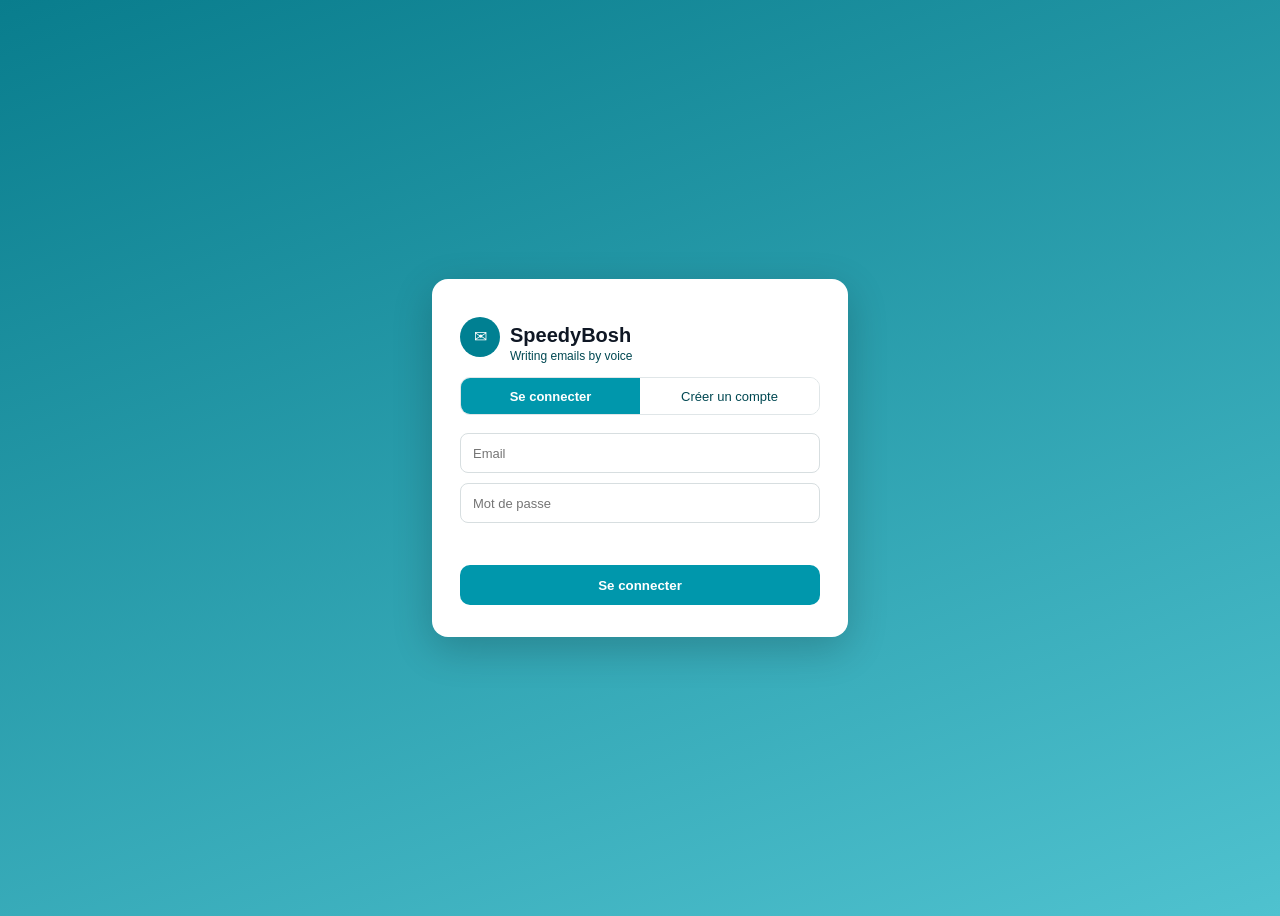
==== frontend/index.html @ 1e37a74c "Création de la branche version2 avec dernières corrections" ====
<!DOCTYPE html>
<html lang="fr">
<head>
<meta charset="UTF-8">
<meta name="viewport" content="width=device-width, initial-scale=1.0">
<title>SpeedyBosh — Connexion</title>
<link rel="stylesheet" href="css/variables.css">
<style>
  body {
    font-family: var(--font-main);
    background: linear-gradient(160deg, var(--header-bg), #4fc2cf);
    height: 100vh; display: flex; align-items: center; justify-content: center;
  }
  .login-card {
    background: var(--white); width: 360px; border-radius: 16px;
    padding: 32px 28px; box-shadow: 0 12px 40px rgba(0,0,0,.2);
  }
  .login-card h1 { font-size: 20px; color: var(--text-primary); margin-bottom: 2px; }
  .login-card p.tagline { font-size: 12px; color: var(--gray-txt); margin-bottom: 20px; }
  .tabs { display: flex; margin-bottom: 18px; border-radius: 10px; overflow: hidden; border: 1px solid #e0e6e8; }
  .tabs button {
    flex: 1; height: 36px; border: none; background: var(--white); cursor: pointer; font-size: 13px; color: var(--gray-txt);
  }
  .tabs button.active { background: var(--purple-hi); color: var(--white); font-weight: 600; }
  form { display: none; flex-direction: column; gap: 10px; }
  form.active { display: flex; }
  input {
    height: 38px; border: 1px solid #d7dee0; border-radius: 8px; padding: 0 12px; font-size: 13px; outline: none;
  }
  input:focus { border-color: var(--purple-hi); }
  button.submit {
    height: 40px; border: none; border-radius: 10px; background: var(--teal-ok);
    color: var(--white); font-weight: 600; cursor: pointer; margin-top: 6px;
  }
  button.submit:hover { background: var(--purple-hi); }
  .error { color: #b23b3b; font-size: 12px; min-height: 16px; }
  .logo-row { display: flex; align-items: center; gap: 10px; margin-bottom: 14px; }
  .logo-row .dot { width: 40px; height: 40px; border-radius: 50%; background: var(--purple-mid); display: flex; align-items: center; justify-content: center; color: var(--white); }
</style>
</head>
<body>
  <div class="login-card">
    <div class="logo-row">
      <div class="dot">✉</div>
      <div>
        <h1>SpeedyBosh</h1>
        <p class="tagline" style="margin:0;">Writing emails by voice</p>
      </div>
    </div>

    <div class="tabs">
      <button id="tab-login" class="active">Se connecter</button>
      <button id="tab-register">Créer un compte</button>
    </div>

    <form id="form-login" class="active">
      <input type="email" id="login-email" placeholder="Email" required>
      <input type="password" id="login-password" placeholder="Mot de passe" required>
      <div class="error" id="login-error"></div>
      <button type="submit" class="submit">Se connecter</button>
    </form>

    <form id="form-register">
      <input type="text" id="reg-username" placeholder="Nom d'utilisateur" required>
      <input type="email" id="reg-email" placeholder="Email" required>
      <input type="password" id="reg-password" placeholder="Mot de passe" required>
      <div class="error" id="register-error"></div>
      <button type="submit" class="submit">Créer mon compte</button>
    </form>
  </div>

  <script src="js/api.js"></script>
  <script>
    const tabLogin = document.getElementById("tab-login");
    const tabRegister = document.getElementById("tab-register");
    const formLogin = document.getElementById("form-login");
    const formRegister = document.getElementById("form-register");

    tabLogin.onclick = () => {
      tabLogin.classList.add("active"); tabRegister.classList.remove("active");
      formLogin.classList.add("active"); formRegister.classList.remove("active");
    };
    tabRegister.onclick = () => {
      tabRegister.classList.add("active"); tabLogin.classList.remove("active");
      formRegister.classList.add("active"); formLogin.classList.remove("active");
    };

    // Redirige directement vers le dashboard si déjà connecté
    if (Api.getToken()) {
      Api.me().then(() => window.location.href = "dashboard.html").catch(() => Api.clearToken());
    }

    formLogin.addEventListener("submit", async (e) => {
      e.preventDefault();
      const email = document.getElementById("login-email").value;
      const password = document.getElementById("login-password").value;
      const errEl = document.getElementById("login-error");
      errEl.textContent = "";
      try {
        await Api.login(email, password);
        window.location.href = "dashboard.html";
      } catch (err) {
        errEl.textContent = err.message;
      }
    });

    formRegister.addEventListener("submit", async (e) => {
      e.preventDefault();
      const username = document.getElementById("reg-username").value;
      const email = document.getElementById("reg-email").value;
      const password = document.getElementById("reg-password").value;
      const errEl = document.getElementById("register-error");
      errEl.textContent = "";
      try {
        await Api.register(username, email, password);
        await Api.login(email, password);
        window.location.href = "dashboard.html";
      } catch (err) {
        errEl.textContent = err.message;
      }
    });
  </script>
</body>
</html>
---- frontend/css/variables.css ----
/* ─────────────────────────────────────────────────────────────
   SpeedyBosh — palette recalculée depuis main.py (_shade(BASE_RGB, f))
   BASE_RGBA = (0, 151, 172, 100)
   ───────────────────────────────────────────────────────────── */
:root {
  --bg-deep:      #FFFFFF;
  --bg-panel:     #001e22;
  --bg-card:      #00272c;
  --purple-hi:    #0097ac;   /* couleur de base */
  --purple-mid:   #008092;
  --purple-lo:    #00bcd7;
  --blue-acc:     #00adc5;
  --teal-ok:      #0097ac;
  --teal-lt:      #00daf9;
  --red-err:      #005a67;   /* nom hérité du code source, reste dans les teals */
  --amber:        #00f1ff;   /* idem : pas un vrai orange dans le code d'origine */
  --gray-txt:     #004852;
  --white:        #FFFFFF;
  --text-primary: #0f1724;

  --header-bg:    #097D8D;   /* couleur explicite utilisée dans le header/sidebar */
  --sidebar-bg:   #097D8D;

  --radius-sm: 8px;
  --radius-md: 10px;
  --radius-lg: 14px;
  --font-main: "Segoe UI", "Helvetica Neue", Arial, sans-serif;
}
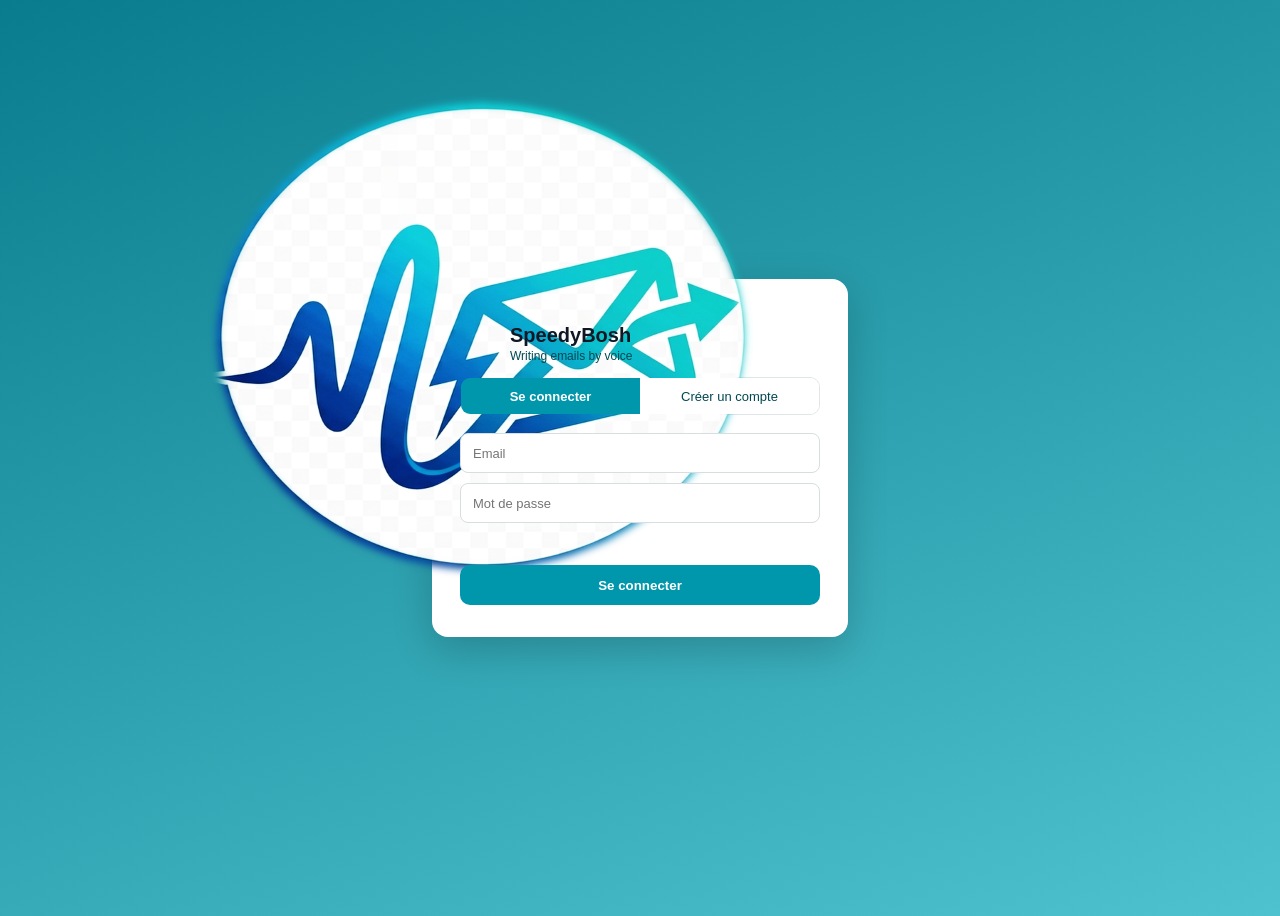
==== commit 6ab26aaa: "Ajout du dossier img et mise à jour du header avec logo" ====
--- a/frontend/index.html
+++ b/frontend/index.html
@@ -41,7 +41,7 @@
 <body>
   <div class="login-card">
     <div class="logo-row">
-      <div class="dot">✉</div>
+      <div class="dot"><img src="img/speedybosh_logo2.png" alt="SpeedyBosh Logo" class="logo"></div>
       <div>
         <h1>SpeedyBosh</h1>
         <p class="tagline" style="margin:0;">Writing emails by voice</p>
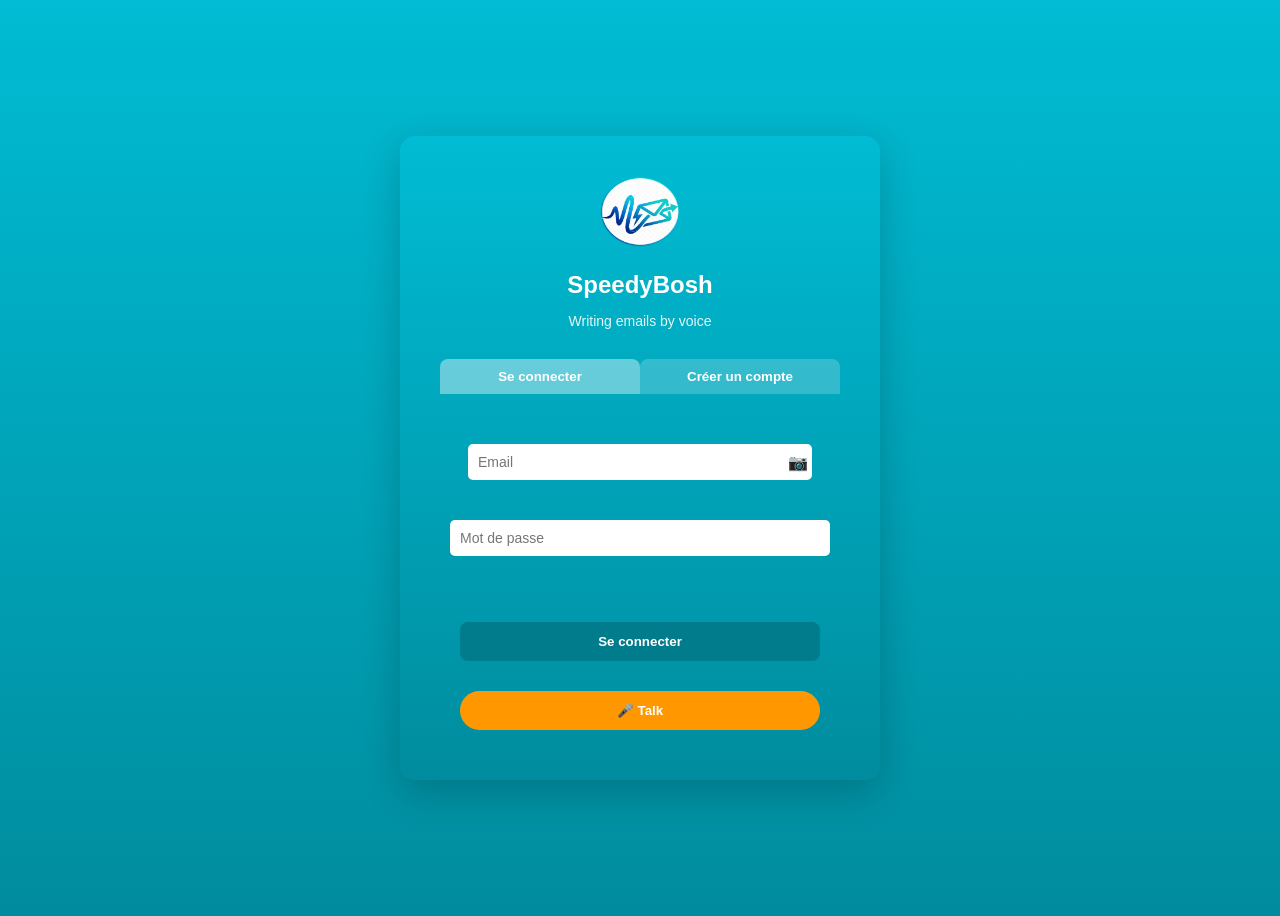
==== commit e67d5a28: "Version 3 - ajout des fichiers" ====
--- a/frontend/index.html
+++ b/frontend/index.html
@@ -7,69 +7,216 @@
 <link rel="stylesheet" href="css/variables.css">
 <style>
   body {
-    font-family: var(--font-main);
-    background: linear-gradient(160deg, var(--header-bg), #4fc2cf);
+    font-family: 'Poppins', sans-serif;
+    background: linear-gradient(180deg, #00bcd4, #008c9e);
     height: 100vh; display: flex; align-items: center; justify-content: center;
   }
-  .login-card {
-    background: var(--white); width: 360px; border-radius: 16px;
-    padding: 32px 28px; box-shadow: 0 12px 40px rgba(0,0,0,.2);
-  }
-  .login-card h1 { font-size: 20px; color: var(--text-primary); margin-bottom: 2px; }
-  .login-card p.tagline { font-size: 12px; color: var(--gray-txt); margin-bottom: 20px; }
-  .tabs { display: flex; margin-bottom: 18px; border-radius: 10px; overflow: hidden; border: 1px solid #e0e6e8; }
-  .tabs button {
-    flex: 1; height: 36px; border: none; background: var(--white); cursor: pointer; font-size: 13px; color: var(--gray-txt);
-  }
-  .tabs button.active { background: var(--purple-hi); color: var(--white); font-weight: 600; }
+  .login-body {
+    background: linear-gradient(180deg, #00bcd4, #008c9e);
+    width: 400px;
+    margin: 100px auto;
+    padding: 40px;
+    border-radius: 15px;
+    text-align: center;
+    color: #fff;
+    font-family: 'Poppins', sans-serif;
+    box-shadow: 0 12px 40px rgba(0,0,0,0.2);
+  }
+  .login-body .logo {
+    width: 80px;
+    margin-bottom: 10px;
+  }
+  .login-body h1 { font-size: 24px; margin: 10px 0 5px; }
+  .login-body p { font-size: 14px; margin-bottom: 20px; opacity: 0.9; }
+  .tabs {
+    display: flex;
+    justify-content: center;
+    margin-bottom: 20px;
+  }
+  .tab {
+    flex: 1;
+    padding: 10px;
+    border: none;
+    background-color: rgba(255,255,255,0.2);
+    color: #fff;
+    cursor: pointer;
+    border-radius: 8px 8px 0 0;
+  }
+  .tab.active {
+    background-color: rgba(255,255,255,0.4);
+    font-weight: bold;
+  }
   form { display: none; flex-direction: column; gap: 10px; }
   form.active { display: flex; }
   input {
-    height: 38px; border: 1px solid #d7dee0; border-radius: 8px; padding: 0 12px; font-size: 13px; outline: none;
-  }
-  input:focus { border-color: var(--purple-hi); }
-  button.submit {
-    height: 40px; border: none; border-radius: 10px; background: var(--teal-ok);
-    color: var(--white); font-weight: 600; cursor: pointer; margin-top: 6px;
-  }
-  button.submit:hover { background: var(--purple-hi); }
-  .error { color: #b23b3b; font-size: 12px; min-height: 16px; }
-  .logo-row { display: flex; align-items: center; gap: 10px; margin-bottom: 14px; }
-  .logo-row .dot { width: 40px; height: 40px; border-radius: 50%; background: var(--purple-mid); display: flex; align-items: center; justify-content: center; color: var(--white); }
+    width: 90%;
+    padding: 10px;
+    margin: 10px auto;
+    border: none;
+    border-radius: 5px;
+    font-size: 14px;
+  }
+  button {
+    width: 90%;
+    padding: 12px;
+    background-color: #007c8c;
+    border: none;
+    border-radius: 8px;
+    color: #fff;
+    font-weight: bold;
+    cursor: pointer;
+    margin: 10px auto;
+  }
+  button:hover { background-color: #0099aa; }
+  .error { color: #fff; font-size: 12px; min-height: 16px; text-align: center; margin: 5px auto; width: 90%; }
+  .input-icon {
+    position: relative;
+    width: 90%;
+    margin: 10px auto;
+  }
+  .input-icon .icon {
+    position: absolute;
+    right: 12px;
+    top: 50%;
+    transform: translateY(-50%);
+  }
+  .modal {
+    display: none;
+    position: fixed;
+    top: 0; left: 0;
+    width: 100%; height: 100%;
+    background: rgba(0,0,0,0.6);
+    justify-content: center;
+    align-items: center;
+  }
+  .modal-content {
+    background: linear-gradient(180deg, #00bcd4, #008c9e);
+    color: #fff;
+    padding: 30px;
+    border-radius: 12px;
+    text-align: center;
+    width: 320px;
+    box-shadow: 0 8px 30px rgba(0,0,0,0.4);
+    animation: fadeIn 0.4s ease;
+  }
+  @keyframes fadeIn {
+    from { transform: scale(0.9); opacity: 0; }
+    to { transform: scale(1); opacity: 1; }
+  }
+  #voice-prompt {
+    font-size: 16px;
+    margin-bottom: 15px;
+  }
+  .listening {
+    animation: pulse 1.5s infinite;
+  }
+  @keyframes pulse {
+    0% { transform: scale(1); opacity: 1; }
+    100% { transform: scale(1.3); opacity: 0; }
+  }
+  #close-modal {
+    margin-top: 10px;
+    background: rgba(255,255,255,0.3);
+    color: #fff;
+    border: none;
+    padding: 8px 12px;
+    border-radius: 6px;
+    cursor: pointer;
+  }
+  #talk-btn {
+    background: #ff9800;
+    color: #fff;
+    font-weight: bold;
+    border-radius: 20px;
+    transition: background 0.3s;
+  }
+  #talk-btn:hover {
+    background: #e68900;
+  }
+  #talk-btn.active, #talk-btn-register.active {
+    animation: pulse-btn 1s infinite;
+  }
+  @keyframes pulse-btn {
+    0%, 100% { transform: scale(1); }
+    50% { transform: scale(1.05); }
+  }
+  .progress-bar {
+    width: 100%;
+    height: 4px;
+    background: rgba(255,255,255,0.3);
+    border-radius: 2px;
+    margin-top: 15px;
+    overflow: hidden;
+  }
+  .progress-fill {
+    height: 100%;
+    background: #fff;
+    width: 0%;
+    transition: width 0.3s ease;
+  }
+  .mic-icon {
+    font-size: 48px;
+    margin-bottom: 15px;
+  }
+  .mic-icon.listening {
+    animation: mic-pulse 1.5s infinite;
+  }
+  @keyframes mic-pulse {
+    0% { transform: scale(1); opacity: 1; text-shadow: 0 0 0 rgba(255,255,255,0); }
+    50% { transform: scale(1.1); opacity: 1; text-shadow: 0 0 20px rgba(255,255,255,0.5); }
+    100% { transform: scale(1); opacity: 1; text-shadow: 0 0 0 rgba(255,255,255,0); }
+  }
 </style>
 </head>
 <body>
-  <div class="login-card">
-    <div class="logo-row">
-      <div class="dot"><img src="img/speedybosh_logo2.png" alt="SpeedyBosh Logo" class="logo"></div>
-      <div>
-        <h1>SpeedyBosh</h1>
-        <p class="tagline" style="margin:0;">Writing emails by voice</p>
+  <div class="login-body">
+    <img src="img/speedybosh_logo2.png" alt="SpeedyBosh Logo" class="logo">
+    <h1>SpeedyBosh</h1>
+    <p>Writing emails by voice</p>
+
+    <div class="tabs">
+      <button id="tab-login" class="tab active">Se connecter</button>
+      <button id="tab-register" class="tab">Créer un compte</button>
+    </div>
+
+    <form id="form-login" class="active">
+      <div class="input-icon">
+        <input type="email" id="login-email" placeholder="Email" required>
+        <span class="icon">📷</span>
       </div>
-    </div>
-
-    <div class="tabs">
-      <button id="tab-login" class="active">Se connecter</button>
-      <button id="tab-register">Créer un compte</button>
-    </div>
-
-    <form id="form-login" class="active">
-      <input type="email" id="login-email" placeholder="Email" required>
       <input type="password" id="login-password" placeholder="Mot de passe" required>
       <div class="error" id="login-error"></div>
-      <button type="submit" class="submit">Se connecter</button>
+      <button type="submit">Se connecter</button>
+      <button type="button" id="talk-btn">🎤 Talk</button>
     </form>
 
     <form id="form-register">
       <input type="text" id="reg-username" placeholder="Nom d'utilisateur" required>
-      <input type="email" id="reg-email" placeholder="Email" required>
+      <div class="input-icon">
+        <input type="email" id="reg-email" placeholder="Email" required>
+        <span class="icon">📷</span>
+      </div>
       <input type="password" id="reg-password" placeholder="Mot de passe" required>
       <div class="error" id="register-error"></div>
-      <button type="submit" class="submit">Créer mon compte</button>
+      <button type="submit">Créer mon compte</button>
+      <button type="button" id="talk-btn-register">🎤 Talk</button>
     </form>
   </div>
 
+  <!-- Fenêtre modale -->
+  <div id="voice-modal" class="modal">
+    <div class="modal-content">
+      <div class="mic-icon">🎤</div>
+      <p id="voice-prompt">Ready to talk...</p>
+      <div class="progress-bar">
+        <div class="progress-fill" id="progress-fill"></div>
+      </div>
+      <button id="close-modal">✖</button>
+    </div>
+  </div>
+
   <script src="js/api.js"></script>
+  <script src="js/voice.js"></script>
   <script>
     const tabLogin = document.getElementById("tab-login");
     const tabRegister = document.getElementById("tab-register");
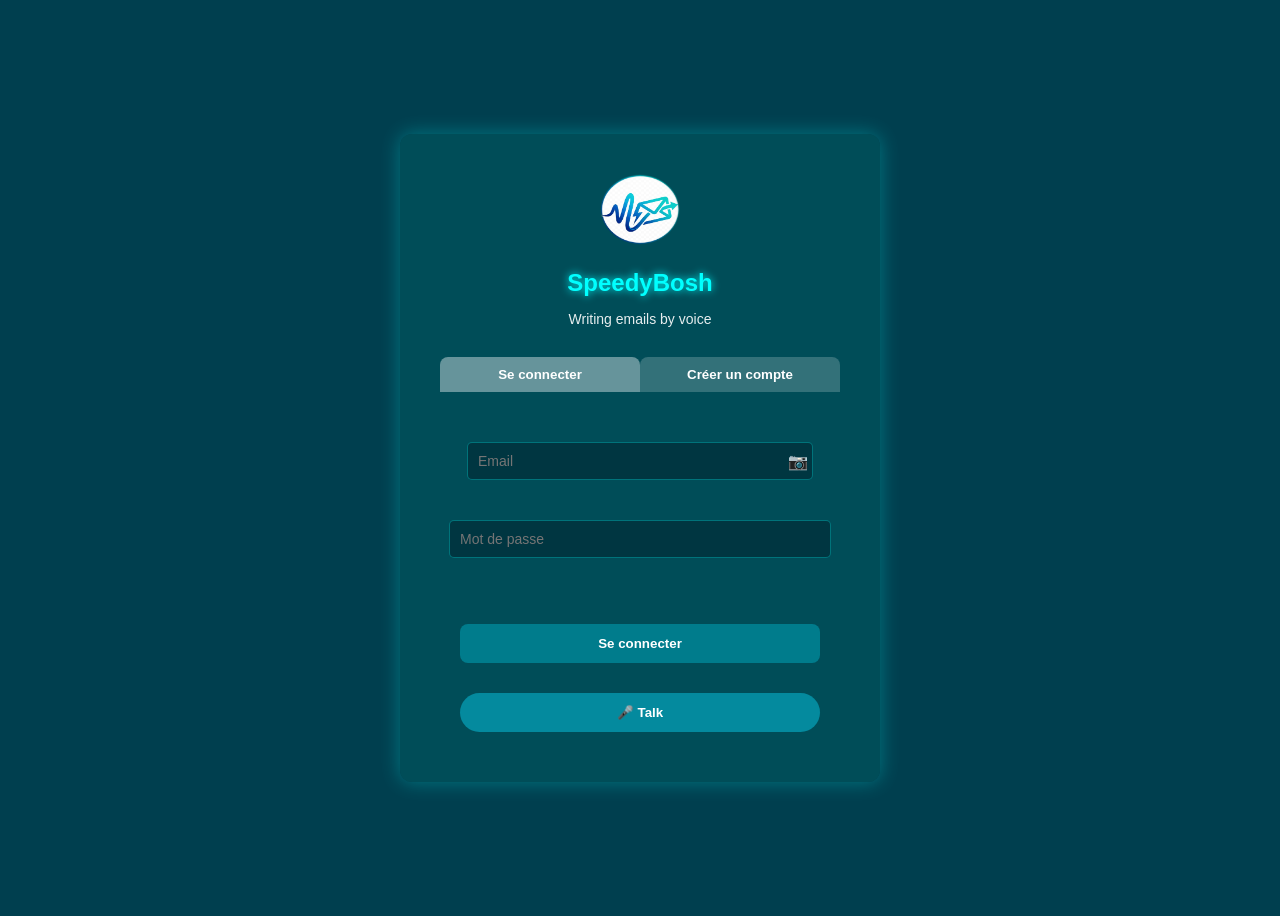
==== commit ce29d697: "ton message" ====
--- a/frontend/index.html
+++ b/frontend/index.html
@@ -1,173 +1,283 @@
 <!DOCTYPE html>
 <html lang="fr">
+
 <head>
-<meta charset="UTF-8">
-<meta name="viewport" content="width=device-width, initial-scale=1.0">
-<title>SpeedyBosh — Connexion</title>
-<link rel="stylesheet" href="css/variables.css">
-<style>
-  body {
-    font-family: 'Poppins', sans-serif;
-    background: linear-gradient(180deg, #00bcd4, #008c9e);
-    height: 100vh; display: flex; align-items: center; justify-content: center;
-  }
-  .login-body {
-    background: linear-gradient(180deg, #00bcd4, #008c9e);
-    width: 400px;
-    margin: 100px auto;
-    padding: 40px;
-    border-radius: 15px;
-    text-align: center;
-    color: #fff;
-    font-family: 'Poppins', sans-serif;
-    box-shadow: 0 12px 40px rgba(0,0,0,0.2);
-  }
-  .login-body .logo {
-    width: 80px;
-    margin-bottom: 10px;
-  }
-  .login-body h1 { font-size: 24px; margin: 10px 0 5px; }
-  .login-body p { font-size: 14px; margin-bottom: 20px; opacity: 0.9; }
-  .tabs {
-    display: flex;
-    justify-content: center;
-    margin-bottom: 20px;
-  }
-  .tab {
-    flex: 1;
-    padding: 10px;
-    border: none;
-    background-color: rgba(255,255,255,0.2);
-    color: #fff;
-    cursor: pointer;
-    border-radius: 8px 8px 0 0;
-  }
-  .tab.active {
-    background-color: rgba(255,255,255,0.4);
-    font-weight: bold;
-  }
-  form { display: none; flex-direction: column; gap: 10px; }
-  form.active { display: flex; }
-  input {
-    width: 90%;
-    padding: 10px;
-    margin: 10px auto;
-    border: none;
-    border-radius: 5px;
-    font-size: 14px;
-  }
-  button {
-    width: 90%;
-    padding: 12px;
-    background-color: #007c8c;
-    border: none;
-    border-radius: 8px;
-    color: #fff;
-    font-weight: bold;
-    cursor: pointer;
-    margin: 10px auto;
-  }
-  button:hover { background-color: #0099aa; }
-  .error { color: #fff; font-size: 12px; min-height: 16px; text-align: center; margin: 5px auto; width: 90%; }
-  .input-icon {
-    position: relative;
-    width: 90%;
-    margin: 10px auto;
-  }
-  .input-icon .icon {
-    position: absolute;
-    right: 12px;
-    top: 50%;
-    transform: translateY(-50%);
-  }
-  .modal {
-    display: none;
-    position: fixed;
-    top: 0; left: 0;
-    width: 100%; height: 100%;
-    background: rgba(0,0,0,0.6);
-    justify-content: center;
-    align-items: center;
-  }
-  .modal-content {
-    background: linear-gradient(180deg, #00bcd4, #008c9e);
-    color: #fff;
-    padding: 30px;
-    border-radius: 12px;
-    text-align: center;
-    width: 320px;
-    box-shadow: 0 8px 30px rgba(0,0,0,0.4);
-    animation: fadeIn 0.4s ease;
-  }
-  @keyframes fadeIn {
-    from { transform: scale(0.9); opacity: 0; }
-    to { transform: scale(1); opacity: 1; }
-  }
-  #voice-prompt {
-    font-size: 16px;
-    margin-bottom: 15px;
-  }
-  .listening {
-    animation: pulse 1.5s infinite;
-  }
-  @keyframes pulse {
-    0% { transform: scale(1); opacity: 1; }
-    100% { transform: scale(1.3); opacity: 0; }
-  }
-  #close-modal {
-    margin-top: 10px;
-    background: rgba(255,255,255,0.3);
-    color: #fff;
-    border: none;
-    padding: 8px 12px;
-    border-radius: 6px;
-    cursor: pointer;
-  }
-  #talk-btn {
-    background: #ff9800;
-    color: #fff;
-    font-weight: bold;
-    border-radius: 20px;
-    transition: background 0.3s;
-  }
-  #talk-btn:hover {
-    background: #e68900;
-  }
-  #talk-btn.active, #talk-btn-register.active {
-    animation: pulse-btn 1s infinite;
-  }
-  @keyframes pulse-btn {
-    0%, 100% { transform: scale(1); }
-    50% { transform: scale(1.05); }
-  }
-  .progress-bar {
-    width: 100%;
-    height: 4px;
-    background: rgba(255,255,255,0.3);
-    border-radius: 2px;
-    margin-top: 15px;
-    overflow: hidden;
-  }
-  .progress-fill {
-    height: 100%;
-    background: #fff;
-    width: 0%;
-    transition: width 0.3s ease;
-  }
-  .mic-icon {
-    font-size: 48px;
-    margin-bottom: 15px;
-  }
-  .mic-icon.listening {
-    animation: mic-pulse 1.5s infinite;
-  }
-  @keyframes mic-pulse {
-    0% { transform: scale(1); opacity: 1; text-shadow: 0 0 0 rgba(255,255,255,0); }
-    50% { transform: scale(1.1); opacity: 1; text-shadow: 0 0 20px rgba(255,255,255,0.5); }
-    100% { transform: scale(1); opacity: 1; text-shadow: 0 0 0 rgba(255,255,255,0); }
-  }
-</style>
+  <meta charset="UTF-8">
+  <meta name="viewport" content="width=device-width, initial-scale=1.0">
+  <title>SpeedyBosh — Connexion</title>
+  <link rel="stylesheet" href="css/variables.css">
+  <style>
+    body {
+      font-family: 'Poppins', sans-serif;
+      background: #003f4f;
+      height: 100vh;
+      display: flex;
+      align-items: center;
+      justify-content: center;
+    }
+
+    .login-body {
+      background: rgba(0, 80, 90, 0.8);
+      width: 400px;
+      margin: 100px auto;
+      padding: 40px;
+      border-radius: 12px;
+      text-align: center;
+      color: #fff;
+      font-family: 'Poppins', sans-serif;
+      box-shadow: 0 0 20px rgba(0, 255, 255, 0.3);
+    }
+
+    .login-body .logo {
+      width: 80px;
+      margin-bottom: 10px;
+    }
+
+    .login-body h1 {
+      font-size: 24px;
+      margin: 10px 0 5px;
+      color: #00ffff;
+      text-shadow: 0 0 8px #00ffff;
+    }
+
+    .login-body p {
+      font-size: 14px;
+      margin-bottom: 20px;
+      opacity: 0.9;
+    }
+
+    .tabs {
+      display: flex;
+      justify-content: center;
+      margin-bottom: 20px;
+    }
+
+    .tab {
+      flex: 1;
+      padding: 10px;
+      border: none;
+      background-color: rgba(255, 255, 255, 0.2);
+      color: #fff;
+      cursor: pointer;
+      border-radius: 8px 8px 0 0;
+    }
+
+    .tab.active {
+      background-color: rgba(255, 255, 255, 0.4);
+      font-weight: bold;
+    }
+
+    form {
+      display: none;
+      flex-direction: column;
+      gap: 10px;
+    }
+
+    form.active {
+      display: flex;
+    }
+
+    input {
+      width: 90%;
+      padding: 10px;
+      margin: 10px auto;
+      border: 1px solid rgba(0, 255, 255, 0.3);
+      background: rgba(0, 40, 50, 0.6);
+      color: #fff;
+      border-radius: 5px;
+      font-size: 14px;
+      transition: border-color 0.2s, box-shadow 0.2s;
+    }
+
+    input:focus {
+      outline: none;
+      border-color: #00ffff;
+      box-shadow: 0 0 10px rgba(0, 255, 255, 0.5);
+    }
+
+    button {
+      width: 90%;
+      padding: 12px;
+      background-color: #007c8c;
+      border: none;
+      border-radius: 8px;
+      color: #fff;
+      font-weight: bold;
+      cursor: pointer;
+      margin: 10px auto;
+      transition: background-color 0.2s, box-shadow 0.2s;
+    }
+
+    button:hover {
+      background-color: #00ffff;
+      color: #003f4f;
+      box-shadow: 0 0 15px rgba(0, 255, 255, 0.6);
+    }
+
+    .error {
+      color: #fff;
+      font-size: 12px;
+      min-height: 16px;
+      text-align: center;
+      margin: 5px auto;
+      width: 90%;
+    }
+
+    .input-icon {
+      position: relative;
+      width: 90%;
+      margin: 10px auto;
+    }
+
+    .input-icon .icon {
+      position: absolute;
+      right: 12px;
+      top: 50%;
+      transform: translateY(-50%);
+    }
+
+    .modal {
+      display: none;
+      position: fixed;
+      top: 0;
+      left: 0;
+      width: 100%;
+      height: 100%;
+      background: rgba(0, 0, 0, 0.6);
+      justify-content: center;
+      align-items: center;
+    }
+
+    .modal-content {
+      background: linear-gradient(180deg, #00bcd4, #008c9e);
+      color: #fff;
+      padding: 30px;
+      border-radius: 12px;
+      text-align: center;
+      width: 320px;
+      box-shadow: 0 8px 30px rgba(0, 0, 0, 0.4);
+      animation: fadeIn 0.4s ease;
+    }
+
+    @keyframes fadeIn {
+      from {
+        transform: scale(0.9);
+        opacity: 0;
+      }
+
+      to {
+        transform: scale(1);
+        opacity: 1;
+      }
+    }
+
+    #voice-prompt {
+      font-size: 16px;
+      margin-bottom: 15px;
+    }
+
+    .listening {
+      animation: pulse 1.5s infinite;
+    }
+
+    @keyframes pulse {
+      0% {
+        transform: scale(1);
+        opacity: 1;
+      }
+
+      100% {
+        transform: scale(1.3);
+        opacity: 0;
+      }
+    }
+
+    #close-modal {
+      margin-top: 10px;
+      background: rgba(255, 255, 255, 0.3);
+      color: #fff;
+      border: none;
+      padding: 8px 12px;
+      border-radius: 6px;
+      cursor: pointer;
+    }
+
+    #talk-btn {
+      background: #048a9e;
+      color: #fff;
+      font-weight: bold;
+      border-radius: 20px;
+      transition: background 0.3s;
+    }
+
+    #talk-btn:hover {
+      background: #007c8c;
+    }
+
+    #talk-btn.active,
+    #talk-btn-register.active {
+      animation: pulse-btn 1s infinite;
+    }
+
+    @keyframes pulse-btn {
+
+      0%,
+      100% {
+        transform: scale(1);
+      }
+
+      50% {
+        transform: scale(1.05);
+      }
+    }
+
+    .progress-bar {
+      width: 100%;
+      height: 4px;
+      background: rgba(255, 255, 255, 0.3);
+      border-radius: 2px;
+      margin-top: 15px;
+      overflow: hidden;
+    }
+
+    .progress-fill {
+      height: 100%;
+      background: #fff;
+      width: 0%;
+      transition: width 0.3s ease;
+    }
+
+    .mic-icon {
+      font-size: 48px;
+      margin-bottom: 15px;
+    }
+
+    .mic-icon.listening {
+      animation: mic-pulse 1.5s infinite;
+    }
+
+    @keyframes mic-pulse {
+      0% {
+        transform: scale(1);
+        opacity: 1;
+        text-shadow: 0 0 0 rgba(255, 255, 255, 0);
+      }
+
+      50% {
+        transform: scale(1.1);
+        opacity: 1;
+        text-shadow: 0 0 20px rgba(255, 255, 255, 0.5);
+      }
+
+      100% {
+        transform: scale(1);
+        opacity: 1;
+        text-shadow: 0 0 0 rgba(255, 255, 255, 0);
+      }
+    }
+  </style>
 </head>
+
 <body>
   <div class="login-body">
     <img src="img/speedybosh_logo2.png" alt="SpeedyBosh Logo" class="logo">
@@ -215,8 +325,8 @@
     </div>
   </div>
 
-  <script src="js/api.js"></script>
-  <script src="js/voice.js"></script>
+  <script src="js/api.js?v=3"></script>
+  <script src="js/voice.js?v=9"></script>
   <script>
     const tabLogin = document.getElementById("tab-login");
     const tabRegister = document.getElementById("tab-register");
@@ -268,4 +378,5 @@
     });
   </script>
 </body>
-</html>
+
+</html>
